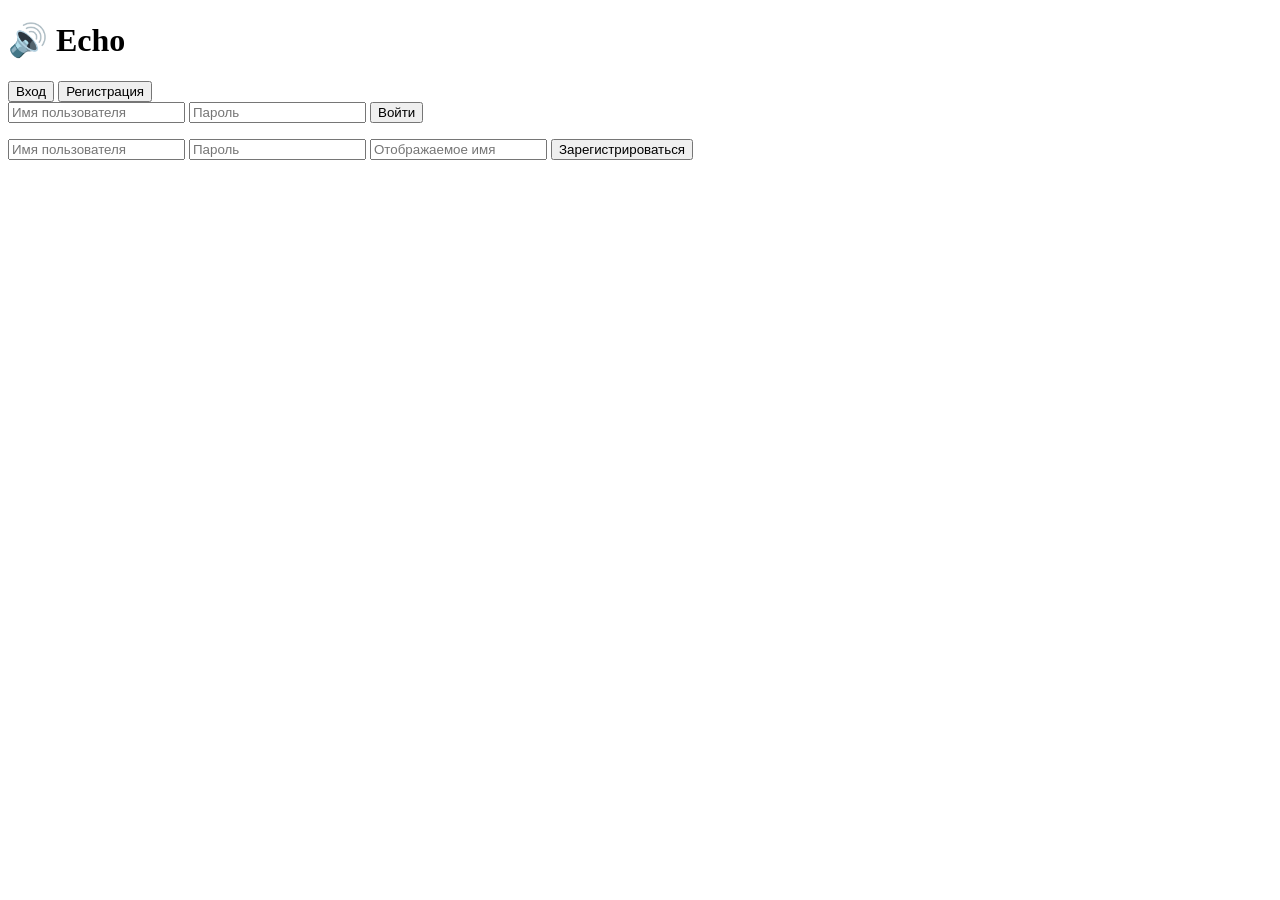
==== index.html @ dde4da28 "Create index.html" ====
<!DOCTYPE html>
<html lang="ru">
<head>
    <meta charset="UTF-8" />
    <meta name="viewport" content="width=device-width, initial-scale=1.0" />
    <title>Echo — Вход</title>
    <link rel="stylesheet" href="style.css" />
</head>
<body>
    <div class="auth-container" id="app">
        <h1>🔊 Echo</h1>
        <div class="tabs">
            <button class="tab active" data-tab="login">Вход</button>
            <button class="tab" data-tab="register">Регистрация</button>
        </div>

        <!-- Форма входа -->
        <form id="login-form" class="auth-form active">
            <input type="text" id="login-username" placeholder="Имя пользователя" required />
            <input type="password" id="login-password" placeholder="Пароль" required />
            <button type="submit">Войти</button>
            <p id="login-error" class="error"></p>
        </form>

        <!-- Форма регистрации -->
        <form id="register-form" class="auth-form">
            <input type="text" id="reg-username" placeholder="Имя пользователя" required />
            <input type="password" id="reg-password" placeholder="Пароль" required />
            <input type="text" id="reg-displayname" placeholder="Отображаемое имя" required />
            <button type="submit">Зарегистрироваться</button>
            <p id="reg-error" class="error"></p>
        </form>
    </div>
    <script src="script.js"></script>
</body>
</html>
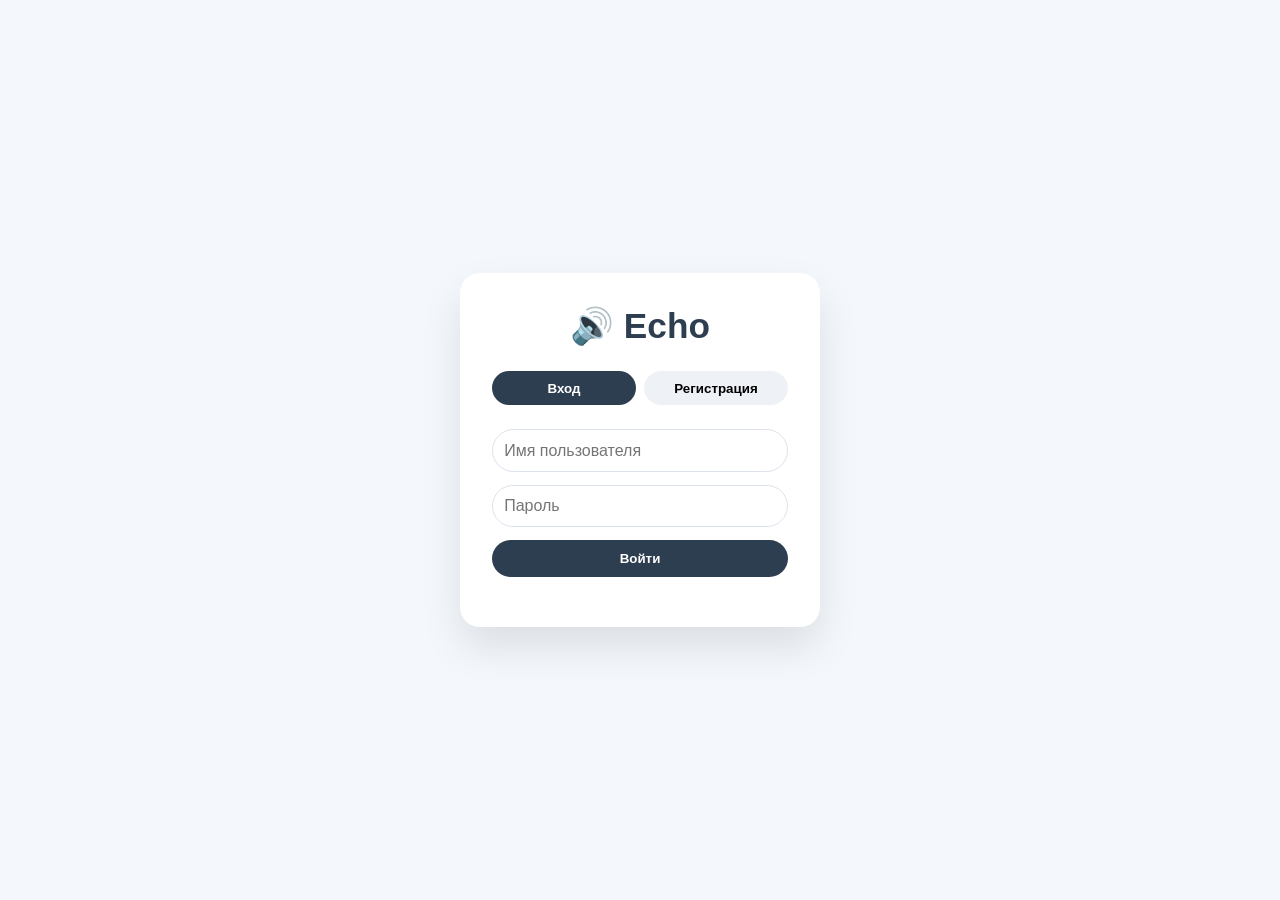
==== commit ae78a1d1: "Update index.html" ====
--- a/index.html
+++ b/index.html
@@ -14,7 +14,6 @@
             <button class="tab" data-tab="register">Регистрация</button>
         </div>
 
-        <!-- Форма входа -->
         <form id="login-form" class="auth-form active">
             <input type="text" id="login-username" placeholder="Имя пользователя" required />
             <input type="password" id="login-password" placeholder="Пароль" required />
@@ -22,7 +21,6 @@
             <p id="login-error" class="error"></p>
         </form>
 
-        <!-- Форма регистрации -->
         <form id="register-form" class="auth-form">
             <input type="text" id="reg-username" placeholder="Имя пользователя" required />
             <input type="password" id="reg-password" placeholder="Пароль" required />
--- a/style.css
+++ b/style.css
@@ -0,0 +1,362 @@
+/* style.css — Echo Messenger (обновлённый) */
+* {
+    margin: 0;
+    padding: 0;
+    box-sizing: border-box;
+    font-family: 'Segoe UI', Tahoma, Geneva, Verdana, sans-serif;
+}
+
+body {
+    background: #f4f7fc;
+    height: 100vh;
+    display: flex;
+    justify-content: center;
+    align-items: center;
+}
+
+/* ===== AUTH ===== */
+.auth-container {
+    background: #fff;
+    padding: 2rem;
+    border-radius: 20px;
+    box-shadow: 0 20px 40px rgba(0, 0, 0, 0.1);
+    width: 360px;
+    text-align: center;
+}
+
+.auth-container h1 {
+    font-size: 2.2rem;
+    color: #2d3e50;
+    margin-bottom: 1.5rem;
+}
+
+.tabs {
+    display: flex;
+    gap: 0.5rem;
+    margin-bottom: 1.5rem;
+}
+
+.tab {
+    flex: 1;
+    padding: 0.6rem;
+    border: none;
+    background: #eef2f7;
+    border-radius: 30px;
+    cursor: pointer;
+    font-weight: 600;
+    transition: 0.2s;
+}
+
+.tab.active {
+    background: #2d3e50;
+    color: #fff;
+}
+
+.auth-form {
+    display: none;
+    flex-direction: column;
+    gap: 0.8rem;
+}
+
+.auth-form.active {
+    display: flex;
+}
+
+.auth-form input {
+    padding: 0.7rem;
+    border: 1px solid #dce3ec;
+    border-radius: 30px;
+    font-size: 1rem;
+    outline: none;
+}
+
+.auth-form button {
+    padding: 0.7rem;
+    background: #2d3e50;
+    color: #fff;
+    border: none;
+    border-radius: 30px;
+    font-weight: bold;
+    cursor: pointer;
+    transition: 0.2s;
+}
+
+.auth-form button:hover {
+    background: #1f2c3b;
+}
+
+.error {
+    color: #d9534f;
+    font-size: 0.9rem;
+    margin-top: 0.3rem;
+}
+.success {
+    color: #28a745;
+}
+
+/* ===== MESSENGER ===== */
+.messenger-container {
+    display: flex;
+    width: 90vw;
+    max-width: 1100px;
+    height: 85vh;
+    background: #fff;
+    border-radius: 24px;
+    overflow: hidden;
+    box-shadow: 0 20px 40px rgba(0, 0, 0, 0.08);
+}
+
+.sidebar {
+    width: 300px;
+    background: #f8faff;
+    border-right: 1px solid #e8ecf3;
+    display: flex;
+    flex-direction: column;
+}
+
+.sidebar-header {
+    display: flex;
+    justify-content: space-between;
+    align-items: center;
+    padding: 1.2rem 1rem;
+    border-bottom: 1px solid #e8ecf3;
+}
+
+.sidebar-header h2 {
+    color: #2d3e50;
+}
+
+#logout-btn {
+    background: none;
+    border: none;
+    font-size: 1.2rem;
+    cursor: pointer;
+    color: #b0b9c9;
+    transition: 0.2s;
+}
+#logout-btn:hover {
+    color: #d9534f;
+}
+
+/* 🔍 ПОИСК */
+.search-box {
+    padding: 0.8rem 1rem;
+    border-bottom: 1px solid #e8ecf3;
+}
+
+.search-box input {
+    width: 100%;
+    padding: 0.6rem 1rem;
+    border: 1px solid #dce3ec;
+    border-radius: 30px;
+    font-size: 0.95rem;
+    outline: none;
+    transition: 0.2s;
+}
+
+.search-box input:focus {
+    border-color: #2d3e50;
+    box-shadow: 0 0 0 3px rgba(45, 62, 80, 0.1);
+}
+
+.user-list {
+    flex: 1;
+    overflow-y: auto;
+    padding: 0.5rem 0;
+}
+
+.user-item {
+    padding: 0.8rem 1.2rem;
+    cursor: pointer;
+    transition: 0.1s;
+    border-left: 4px solid transparent;
+    display: flex;
+    justify-content: space-between;
+    align-items: center;
+}
+
+.user-item:hover {
+    background: #edf2fa;
+}
+.user-item.active {
+    background: #e3eaf3;
+    border-left-color: #2d3e50;
+}
+
+.user-item .username {
+    font-size: 0.75rem;
+    color: #8896a8;
+    margin-left: 0.5rem;
+}
+
+.user-item .status {
+    width: 8px;
+    height: 8px;
+    border-radius: 50%;
+    background: #4caf50;
+    display: inline-block;
+}
+
+.chat-area {
+    flex: 1;
+    display: flex;
+    flex-direction: column;
+}
+
+.chat-header {
+    padding: 1.2rem 1.5rem;
+    border-bottom: 1px solid #e8ecf3;
+    font-weight: 600;
+    color: #2d3e50;
+}
+
+.messages {
+    flex: 1;
+    overflow-y: auto;
+    padding: 1.2rem 1.5rem;
+    display: flex;
+    flex-direction: column;
+    gap: 0.5rem;
+}
+
+.message {
+    max-width: 65%;
+    padding: 0.7rem 1rem;
+    border-radius: 18px;
+    background: #edf2fa;
+    word-break: break-word;
+}
+.message.self {
+    align-self: flex-end;
+    background: #2d3e50;
+    color: #fff;
+}
+.message .sender {
+    font-size: 0.75rem;
+    font-weight: 600;
+    opacity: 0.6;
+    margin-right: 0.5rem;
+}
+
+.message-input {
+    display: flex;
+    padding: 0.8rem 1.2rem;
+    border-top: 1px solid #e8ecf3;
+    gap: 0.6rem;
+}
+
+.message-input input {
+    flex: 1;
+    padding: 0.6rem 1rem;
+    border: 1px solid #dce3ec;
+    border-radius: 30px;
+    outline: none;
+}
+.message-input button {
+    padding: 0.6rem 1.4rem;
+    background: #2d3e50;
+    color: #fff;
+    border: none;
+    border-radius: 30px;
+    cursor: pointer;
+}
+
+/* ===== PROFILE ===== */
+.profile-container {
+    background: #fff;
+    padding: 2.5rem;
+    border-radius: 24px;
+    box-shadow: 0 20px 40px rgba(0, 0, 0, 0.08);
+    width: 420px;
+}
+
+.profile-card {
+    background: #f8faff;
+    padding: 1.2rem;
+    border-radius: 16px;
+    margin: 1rem 0;
+}
+
+.settings {
+    display: flex;
+    flex-direction: column;
+    gap: 0.8rem;
+    margin: 1rem 0;
+}
+
+.settings select {
+    padding: 0.4rem;
+    border-radius: 30px;
+    border: 1px solid #dce3ec;
+}
+
+.secondary {
+    background: #eef2f7;
+    color: #2d3e50;
+    border: none;
+    padding: 0.6rem 1.2rem;
+    border-radius: 30px;
+    cursor: pointer;
+    margin-top: 1rem;
+}
+
+/* ===== DARK THEME ===== */
+body.dark {
+    background: #1a1f2b;
+}
+body.dark .auth-container,
+body.dark .profile-container,
+body.dark .messenger-container {
+    background: #252b3a;
+    color: #eef2f7;
+}
+body.dark .sidebar {
+    background: #1f2533;
+    border-color: #2f3649;
+}
+body.dark .user-item:hover {
+    background: #2f3649;
+}
+body.dark .user-item.active {
+    background: #3a4258;
+}
+body.dark .message {
+    background: #2f3649;
+    color: #eef2f7;
+}
+body.dark .message.self {
+    background: #4a5a7a;
+}
+body.dark input,
+body.dark select {
+    background: #1f2533;
+    color: #eef2f7;
+    border-color: #3a4258;
+}
+body.dark .chat-header,
+body.dark .message-input,
+body.dark .search-box {
+    border-color: #2f3649;
+}
+body.dark .user-item .username {
+    color: #8896a8;
+}
+
+/* ===== АДАПТИВНОСТЬ ===== */
+@media (max-width: 768px) {
+    .messenger-container {
+        flex-direction: column;
+        height: 95vh;
+        width: 100vw;
+        border-radius: 0;
+    }
+    .sidebar {
+        width: 100%;
+        height: 40%;
+        border-right: none;
+        border-bottom: 1px solid #e8ecf3;
+    }
+    .chat-area {
+        height: 60%;
+    }
+}
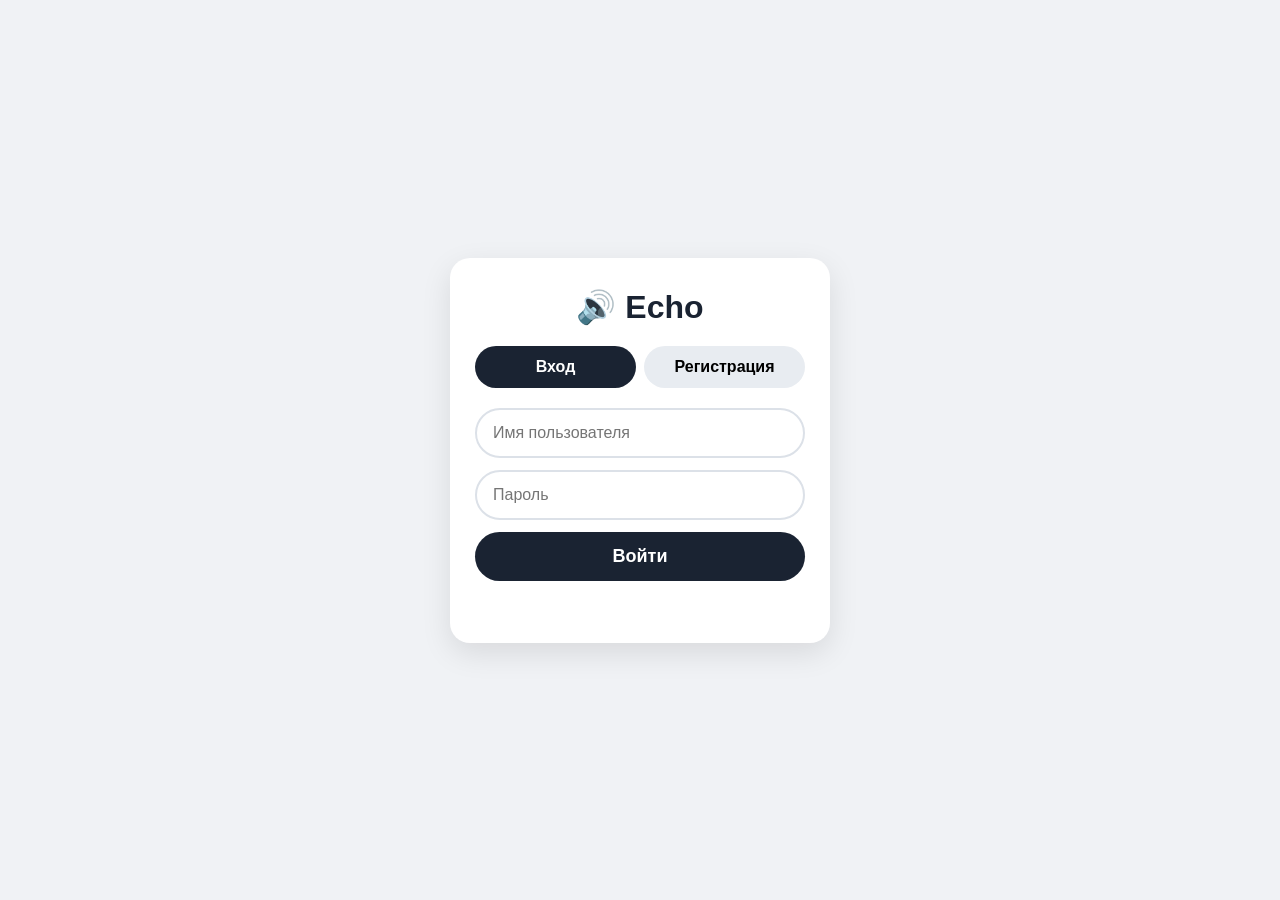
==== commit a0b7ca57: "Update index.html" ====
--- a/index.html
+++ b/index.html
@@ -2,33 +2,1212 @@
 <html lang="ru">
 <head>
     <meta charset="UTF-8" />
-    <meta name="viewport" content="width=device-width, initial-scale=1.0" />
-    <title>Echo — Вход</title>
-    <link rel="stylesheet" href="style.css" />
+    <meta name="viewport" content="width=device-width, initial-scale=1.0, maximum-scale=1.0, user-scalable=no" />
+    <title>Echo — Мессенджер</title>
+    <style>
+        * {
+            margin: 0;
+            padding: 0;
+            box-sizing: border-box;
+            font-family: -apple-system, 'Segoe UI', Roboto, sans-serif;
+        }
+        
+        body {
+            background: #f0f2f5;
+            height: 100vh;
+            height: 100dvh;
+            display: flex;
+            justify-content: center;
+            align-items: center;
+            padding: 10px;
+        }
+        
+        /* ===== АВТОРИЗАЦИЯ ===== */
+        #auth-page {
+            background: white;
+            padding: 30px 25px;
+            border-radius: 20px;
+            box-shadow: 0 10px 30px rgba(0,0,0,0.1);
+            width: 100%;
+            max-width: 380px;
+            display: block;
+        }
+        
+        #auth-page h1 {
+            text-align: center;
+            font-size: 2rem;
+            color: #1a2332;
+            margin-bottom: 20px;
+        }
+        
+        .tabs {
+            display: flex;
+            gap: 8px;
+            margin-bottom: 20px;
+        }
+        
+        .tab-btn {
+            flex: 1;
+            padding: 12px;
+            border: none;
+            background: #e8ecf1;
+            border-radius: 30px;
+            font-size: 16px;
+            font-weight: 600;
+            cursor: pointer;
+            transition: 0.2s;
+            touch-action: manipulation;
+        }
+        
+        .tab-btn.active {
+            background: #1a2332;
+            color: white;
+        }
+        
+        .tab-btn:active {
+            transform: scale(0.95);
+        }
+        
+        .form {
+            display: none;
+            flex-direction: column;
+            gap: 12px;
+        }
+        
+        .form.active {
+            display: flex;
+        }
+        
+        .form input {
+            padding: 14px 16px;
+            border: 2px solid #dce1e8;
+            border-radius: 30px;
+            font-size: 16px;
+            outline: none;
+            width: 100%;
+            -webkit-appearance: none;
+        }
+        
+        .form input:focus {
+            border-color: #1a2332;
+        }
+        
+        .form button {
+            padding: 14px;
+            background: #1a2332;
+            color: white;
+            border: none;
+            border-radius: 30px;
+            font-size: 18px;
+            font-weight: bold;
+            cursor: pointer;
+            touch-action: manipulation;
+            transition: 0.2s;
+        }
+        
+        .form button:active {
+            transform: scale(0.95);
+            background: #0d1420;
+        }
+        
+        .error {
+            color: #e74c3c;
+            font-size: 14px;
+            text-align: center;
+            min-height: 20px;
+        }
+        
+        .success-msg {
+            color: #27ae60;
+            text-align: center;
+            font-size: 14px;
+        }
+        
+        /* ===== МЕССЕНДЖЕР ===== */
+        #messenger-page {
+            display: none;
+            width: 100%;
+            max-width: 1200px;
+            height: 92vh;
+            height: 92dvh;
+            background: white;
+            border-radius: 20px;
+            overflow: hidden;
+            box-shadow: 0 10px 30px rgba(0,0,0,0.08);
+        }
+        
+        .messenger-layout {
+            display: flex;
+            height: 100%;
+            flex-direction: row;
+        }
+        
+        .sidebar {
+            width: 300px;
+            min-width: 200px;
+            background: #f8faff;
+            border-right: 1px solid #e8ecf3;
+            display: flex;
+            flex-direction: column;
+        }
+        
+        .sidebar-header {
+            display: flex;
+            justify-content: space-between;
+            align-items: center;
+            padding: 15px 16px;
+            border-bottom: 1px solid #e8ecf3;
+        }
+        
+        .sidebar-header h2 {
+            color: #1a2332;
+            font-size: 1.2rem;
+        }
+        
+        .sidebar-header .actions {
+            display: flex;
+            gap: 10px;
+            align-items: center;
+        }
+        
+        .sidebar-header .actions a {
+            text-decoration: none;
+            font-size: 1.3rem;
+            color: #1a2332;
+            padding: 5px 8px;
+        }
+        
+        .sidebar-header .actions button {
+            background: none;
+            border: none;
+            font-size: 1.3rem;
+            cursor: pointer;
+            padding: 5px 8px;
+            touch-action: manipulation;
+        }
+        
+        .search-box {
+            padding: 10px 16px;
+            border-bottom: 1px solid #e8ecf3;
+        }
+        
+        .search-box input {
+            width: 100%;
+            padding: 10px 14px;
+            border: 2px solid #dce1e8;
+            border-radius: 30px;
+            font-size: 15px;
+            outline: none;
+            -webkit-appearance: none;
+        }
+        
+        .search-box input:focus {
+            border-color: #1a2332;
+        }
+        
+        .user-list {
+            flex: 1;
+            overflow-y: auto;
+            padding: 5px 0;
+            -webkit-overflow-scrolling: touch;
+        }
+        
+        .user-item {
+            padding: 12px 16px;
+            cursor: pointer;
+            border-left: 4px solid transparent;
+            display: flex;
+            justify-content: space-between;
+            align-items: center;
+            touch-action: manipulation;
+            transition: 0.1s;
+        }
+        
+        .user-item:active {
+            background: #e3eaf3;
+        }
+        
+        .user-item.active {
+            background: #e3eaf3;
+            border-left-color: #1a2332;
+        }
+        
+        .user-item .name {
+            font-weight: 600;
+            color: #1a2332;
+        }
+        
+        .user-item .username {
+            font-size: 12px;
+            color: #8896a8;
+        }
+        
+        .user-item .online {
+            width: 10px;
+            height: 10px;
+            border-radius: 50%;
+            background: #2ecc71;
+            flex-shrink: 0;
+        }
+        
+        .chat-area {
+            flex: 1;
+            display: flex;
+            flex-direction: column;
+            min-width: 0;
+        }
+        
+        .chat-header {
+            padding: 15px 20px;
+            border-bottom: 1px solid #e8ecf3;
+            font-weight: 600;
+            color: #1a2332;
+            background: #fafcff;
+        }
+        
+        .chat-messages {
+            flex: 1;
+            overflow-y: auto;
+            padding: 15px 20px;
+            display: flex;
+            flex-direction: column;
+            gap: 6px;
+            background: #fafcff;
+            -webkit-overflow-scrolling: touch;
+        }
+        
+        .msg {
+            max-width: 75%;
+            padding: 10px 14px;
+            border-radius: 18px;
+            background: #e8ecf1;
+            word-break: break-word;
+        }
+        
+        .msg.self {
+            align-self: flex-end;
+            background: #1a2332;
+            color: white;
+        }
+        
+        .msg .sender {
+            font-size: 11px;
+            font-weight: 600;
+            opacity: 0.6;
+            margin-right: 6px;
+        }
+        
+        .msg .time {
+            font-size: 10px;
+            opacity: 0.4;
+            margin-left: 6px;
+        }
+        
+        .msg-input {
+            display: flex;
+            padding: 10px 16px;
+            border-top: 1px solid #e8ecf3;
+            gap: 8px;
+            background: white;
+        }
+        
+        .msg-input input {
+            flex: 1;
+            padding: 10px 14px;
+            border: 2px solid #dce1e8;
+            border-radius: 30px;
+            font-size: 16px;
+            outline: none;
+            -webkit-appearance: none;
+        }
+        
+        .msg-input input:focus {
+            border-color: #1a2332;
+        }
+        
+        .msg-input button {
+            padding: 10px 18px;
+            background: #1a2332;
+            color: white;
+            border: none;
+            border-radius: 30px;
+            font-size: 18px;
+            cursor: pointer;
+            touch-action: manipulation;
+            min-width: 50px;
+        }
+        
+        .msg-input button:active {
+            transform: scale(0.9);
+        }
+        
+        .empty-state {
+            text-align: center;
+            color: #8896a8;
+            margin-top: 30px;
+            font-size: 15px;
+        }
+        
+        /* ===== ПРОФИЛЬ ===== */
+        #profile-page {
+            display: none;
+            background: white;
+            padding: 30px 25px;
+            border-radius: 20px;
+            box-shadow: 0 10px 30px rgba(0,0,0,0.1);
+            width: 100%;
+            max-width: 400px;
+        }
+        
+        #profile-page h1 {
+            margin-bottom: 20px;
+            color: #1a2332;
+        }
+        
+        .profile-card {
+            background: #f8faff;
+            padding: 16px;
+            border-radius: 16px;
+            margin-bottom: 20px;
+        }
+        
+        .profile-card p {
+            margin: 8px 0;
+        }
+        
+        .settings-group {
+            display: flex;
+            flex-direction: column;
+            gap: 12px;
+            margin: 15px 0;
+        }
+        
+        .settings-group select {
+            padding: 12px;
+            border-radius: 30px;
+            border: 2px solid #dce1e8;
+            font-size: 16px;
+            width: 100%;
+            -webkit-appearance: none;
+        }
+        
+        .settings-group button {
+            padding: 14px;
+            background: #1a2332;
+            color: white;
+            border: none;
+            border-radius: 30px;
+            font-size: 16px;
+            font-weight: bold;
+            cursor: pointer;
+            touch-action: manipulation;
+        }
+        
+        .settings-group button:active {
+            transform: scale(0.95);
+        }
+        
+        .back-btn {
+            padding: 12px;
+            background: #e8ecf1;
+            color: #1a2332;
+            border: none;
+            border-radius: 30px;
+            font-size: 16px;
+            cursor: pointer;
+            width: 100%;
+            touch-action: manipulation;
+        }
+        
+        .back-btn:active {
+            transform: scale(0.95);
+        }
+        
+        /* ===== ТЁМНАЯ ТЕМА ===== */
+        body.dark #auth-page,
+        body.dark #profile-page,
+        body.dark #messenger-page {
+            background: #1e2633;
+            color: #eef2f7;
+        }
+        
+        body.dark .sidebar {
+            background: #181f2b;
+            border-color: #2a3342;
+        }
+        
+        body.dark .sidebar-header,
+        body.dark .search-box {
+            border-color: #2a3342;
+        }
+        
+        body.dark .sidebar-header h2 {
+            color: #eef2f7;
+        }
+        
+        body.dark .user-item:active {
+            background: #2a3342;
+        }
+        
+        body.dark .user-item.active {
+            background: #2a3342;
+        }
+        
+        body.dark .user-item .name {
+            color: #eef2f7;
+        }
+        
+        body.dark .chat-header,
+        body.dark .chat-messages {
+            background: #181f2b;
+            border-color: #2a3342;
+        }
+        
+        body.dark .msg {
+            background: #2a3342;
+            color: #eef2f7;
+        }
+        
+        body.dark .msg.self {
+            background: #3d4a62;
+        }
+        
+        body.dark .msg-input {
+            background: #181f2b;
+            border-color: #2a3342;
+        }
+        
+        body.dark .msg-input input {
+            background: #1e2633;
+            color: #eef2f7;
+            border-color: #3a4558;
+        }
+        
+        body.dark .profile-card {
+            background: #181f2b;
+        }
+        
+        body.dark .settings-group select {
+            background: #1e2633;
+            color: #eef2f7;
+            border-color: #3a4558;
+        }
+        
+        body.dark .back-btn {
+            background: #2a3342;
+            color: #eef2f7;
+        }
+        
+        body.dark .tab-btn {
+            background: #2a3342;
+            color: #eef2f7;
+        }
+        
+        body.dark .tab-btn.active {
+            background: #3d4a62;
+        }
+        
+        body.dark .form input {
+            background: #1e2633;
+            color: #eef2f7;
+            border-color: #3a4558;
+        }
+        
+        body.dark .form input:focus {
+            border-color: #5a6a82;
+        }
+        
+        /* ===== АДАПТИВНОСТЬ ===== */
+        @media (max-width: 768px) {
+            body {
+                padding: 0;
+            }
+            
+            #auth-page {
+                border-radius: 0;
+                height: 100vh;
+                height: 100dvh;
+                display: flex;
+                flex-direction: column;
+                justify-content: center;
+                max-width: 100%;
+                padding: 30px 20px;
+            }
+            
+            #messenger-page {
+                border-radius: 0;
+                height: 100vh;
+                height: 100dvh;
+                max-width: 100%;
+            }
+            
+            .messenger-layout {
+                flex-direction: column;
+            }
+            
+            .sidebar {
+                width: 100%;
+                height: 40%;
+                border-right: none;
+                border-bottom: 1px solid #e8ecf3;
+                min-width: unset;
+            }
+            
+            .chat-area {
+                height: 60%;
+            }
+            
+            #profile-page {
+                border-radius: 0;
+                height: 100vh;
+                height: 100dvh;
+                max-width: 100%;
+                padding: 30px 20px;
+            }
+        }
+        
+        @media (max-width: 480px) {
+            .sidebar-header h2 {
+                font-size: 1rem;
+            }
+            
+            .user-item {
+                padding: 10px 12px;
+            }
+            
+            .chat-header {
+                padding: 10px 14px;
+                font-size: 14px;
+            }
+            
+            .chat-messages {
+                padding: 10px 14px;
+            }
+            
+            .msg-input {
+                padding: 8px 12px;
+            }
+            
+            .msg {
+                max-width: 85%;
+                padding: 8px 12px;
+                font-size: 15px;
+            }
+        }
+    </style>
 </head>
 <body>
-    <div class="auth-container" id="app">
-        <h1>🔊 Echo</h1>
-        <div class="tabs">
-            <button class="tab active" data-tab="login">Вход</button>
-            <button class="tab" data-tab="register">Регистрация</button>
+
+<!-- ============================================================ -->
+<!-- СТРАНИЦА АВТОРИЗАЦИИ -->
+<!-- ============================================================ -->
+<div id="auth-page">
+    <h1>🔊 Echo</h1>
+    
+    <div class="tabs">
+        <button class="tab-btn active" data-tab="login" id="tab-login">Вход</button>
+        <button class="tab-btn" data-tab="register" id="tab-register">Регистрация</button>
+    </div>
+    
+    <!-- Вход -->
+    <form class="form active" id="login-form" autocomplete="off">
+        <input type="text" id="login-username" placeholder="Имя пользователя" />
+        <input type="password" id="login-password" placeholder="Пароль" />
+        <button type="button" id="login-btn">Войти</button>
+        <div class="error" id="login-error"></div>
+    </form>
+    
+    <!-- Регистрация -->
+    <form class="form" id="register-form" autocomplete="off">
+        <input type="text" id="reg-username" placeholder="Имя пользователя" />
+        <input type="password" id="reg-password" placeholder="Пароль" />
+        <input type="text" id="reg-displayname" placeholder="Отображаемое имя" />
+        <button type="button" id="register-btn">Зарегистрироваться</button>
+        <div class="error" id="reg-error"></div>
+    </form>
+</div>
+
+<!-- ============================================================ -->
+<!-- СТРАНИЦА МЕССЕНДЖЕРА -->
+<!-- ============================================================ -->
+<div id="messenger-page">
+    <div class="messenger-layout">
+        <div class="sidebar">
+            <div class="sidebar-header">
+                <h2>🔊 Echo</h2>
+                <div class="actions">
+                    <a href="#" id="profile-link">⚙️</a>
+                    <button id="logout-btn">🚪</button>
+                </div>
+            </div>
+            <div class="search-box">
+                <input type="text" id="search-users" placeholder="🔍 Найти пользователя..." />
+            </div>
+            <div class="user-list" id="user-list">
+                <!-- Пользователи -->
+            </div>
         </div>
+        <div class="chat-area">
+            <div class="chat-header" id="chat-header">👈 Выберите собеседника</div>
+            <div class="chat-messages" id="chat-messages">
+                <div class="empty-state">Выберите пользователя для начала чата</div>
+            </div>
+            <div class="msg-input">
+                <input type="text" id="message-text" placeholder="Введите сообщение..." />
+                <button id="send-btn">📨</button>
+            </div>
+        </div>
+    </div>
+</div>
 
-        <form id="login-form" class="auth-form active">
-            <input type="text" id="login-username" placeholder="Имя пользователя" required />
-            <input type="password" id="login-password" placeholder="Пароль" required />
-            <button type="submit">Войти</button>
-            <p id="login-error" class="error"></p>
-        </form>
+<!-- ============================================================ -->
+<!-- СТРАНИЦА ПРОФИЛЯ -->
+<!-- ============================================================ -->
+<div id="profile-page">
+    <h1>👤 Мой профиль</h1>
+    <div class="profile-card">
+        <p><strong>Имя пользователя:</strong> <span id="profile-username"></span></p>
+        <p><strong>Отображаемое имя:</strong> <span id="profile-displayname"></span></p>
+    </div>
+    <h2>⚙️ Настройки</h2>
+    <div class="settings-group">
+        <label>Тема:
+            <select id="theme-select">
+                <option value="light">Светлая</option>
+                <option value="dark">Тёмная</option>
+            </select>
+        </label>
+        <label>Язык:
+            <select id="lang-select">
+                <option value="ru">Русский</option>
+                <option value="en">English</option>
+            </select>
+        </label>
+        <button id="save-settings">💾 Сохранить настройки</button>
+        <div class="success-msg" id="settings-status"></div>
+    </div>
+    <button class="back-btn" id="back-btn">← Назад в чат</button>
+</div>
 
-        <form id="register-form" class="auth-form">
-            <input type="text" id="reg-username" placeholder="Имя пользователя" required />
-            <input type="password" id="reg-password" placeholder="Пароль" required />
-            <input type="text" id="reg-displayname" placeholder="Отображаемое имя" required />
-            <button type="submit">Зарегистрироваться</button>
-            <p id="reg-error" class="error"></p>
-        </form>
-    </div>
-    <script src="script.js"></script>
+<!-- ============================================================ -->
+<!-- СКРИПТ -->
+<!-- ============================================================ -->
+<script>
+    // ================================================================
+    // ХРАНИЛИЩЕ
+    // ================================================================
+    const DB_KEY = 'echo_users';
+    const SESSION_KEY = 'echo_session';
+    const MESSAGES_KEY = 'echo_messages';
+    
+    function getUsers() {
+        try {
+            return JSON.parse(localStorage.getItem(DB_KEY)) || [];
+        } catch {
+            return [];
+        }
+    }
+    
+    function setUsers(users) {
+        localStorage.setItem(DB_KEY, JSON.stringify(users));
+    }
+    
+    function getSession() {
+        try {
+            return JSON.parse(localStorage.getItem(SESSION_KEY));
+        } catch {
+            return null;
+        }
+    }
+    
+    function setSession(user) {
+        localStorage.setItem(SESSION_KEY, JSON.stringify(user));
+    }
+    
+    function clearSession() {
+        localStorage.removeItem(SESSION_KEY);
+    }
+    
+    function getMessages() {
+        try {
+            return JSON.parse(localStorage.getItem(MESSAGES_KEY)) || {};
+        } catch {
+            return {};
+        }
+    }
+    
+    function setMessages(messages) {
+        localStorage.setItem(MESSAGES_KEY, JSON.stringify(messages));
+    }
+    
+    // ================================================================
+    // ПОКАЗ СТРАНИЦ
+    // ================================================================
+    function showPage(page) {
+        document.getElementById('auth-page').style.display = 'none';
+        document.getElementById('messenger-page').style.display = 'none';
+        document.getElementById('profile-page').style.display = 'none';
+        
+        if (page === 'auth') {
+            document.getElementById('auth-page').style.display = 'block';
+        } else if (page === 'messenger') {
+            document.getElementById('messenger-page').style.display = 'block';
+        } else if (page === 'profile') {
+            document.getElementById('profile-page').style.display = 'block';
+        }
+    }
+    
+    // ================================================================
+    // ПРИМЕНЕНИЕ ТЕМЫ
+    // ================================================================
+    function applyTheme(theme) {
+        if (theme === 'dark') {
+            document.body.classList.add('dark');
+        } else {
+            document.body.classList.remove('dark');
+        }
+    }
+    
+    // ================================================================
+    // ПРОВЕРКА СЕССИИ
+    // ================================================================
+    function checkSession() {
+        const session = getSession();
+        if (session) {
+            const users = getUsers();
+            const user = users.find(u => u.username === session.username);
+            if (user) {
+                applyTheme(user.theme || 'light');
+                showPage('messenger');
+                initMessenger();
+                return true;
+            } else {
+                clearSession();
+            }
+        }
+        showPage('auth');
+        return false;
+    }
+    
+    // ================================================================
+    // АВТОРИЗАЦИЯ
+    // ================================================================
+    function initAuth() {
+        // Переключение табов
+        const tabLogin = document.getElementById('tab-login');
+        const tabRegister = document.getElementById('tab-register');
+        const loginForm = document.getElementById('login-form');
+        const registerForm = document.getElementById('register-form');
+        
+        function switchTab(tab) {
+            if (tab === 'login') {
+                tabLogin.classList.add('active');
+                tabRegister.classList.remove('active');
+                loginForm.classList.add('active');
+                registerForm.classList.remove('active');
+                document.getElementById('login-error').textContent = '';
+                document.getElementById('reg-error').textContent = '';
+            } else {
+                tabRegister.classList.add('active');
+                tabLogin.classList.remove('active');
+                registerForm.classList.add('active');
+                loginForm.classList.remove('active');
+                document.getElementById('login-error').textContent = '';
+                document.getElementById('reg-error').textContent = '';
+            }
+        }
+        
+        tabLogin.onclick = function(e) {
+            e.preventDefault();
+            switchTab('login');
+        };
+        tabLogin.ontouchstart = function(e) {
+            e.preventDefault();
+            switchTab('login');
+        };
+        
+        tabRegister.onclick = function(e) {
+            e.preventDefault();
+            switchTab('register');
+        };
+        tabRegister.ontouchstart = function(e) {
+            e.preventDefault();
+            switchTab('register');
+        };
+        
+        // Регистрация
+        function handleRegister() {
+            const username = document.getElementById('reg-username').value.trim();
+            const password = document.getElementById('reg-password').value.trim();
+            const displayname = document.getElementById('reg-displayname').value.trim() || username;
+            const errorEl = document.getElementById('reg-error');
+            
+            if (!username || !password) {
+                errorEl.textContent = '❌ Заполните все поля!';
+                return;
+            }
+            
+            const users = getUsers();
+            if (users.find(u => u.username === username)) {
+                errorEl.textContent = '❌ Пользователь уже существует!';
+                return;
+            }
+            
+            users.push({ 
+                username, 
+                password, 
+                displayname, 
+                theme: 'light', 
+                lang: 'ru'
+            });
+            setUsers(users);
+            errorEl.textContent = '';
+            alert('✅ Регистрация успешна! Теперь войдите.');
+            
+            document.getElementById('reg-username').value = '';
+            document.getElementById('reg-password').value = '';
+            document.getElementById('reg-displayname').value = '';
+            switchTab('login');
+        }
+        
+        document.getElementById('register-btn').onclick = handleRegister;
+        document.getElementById('register-btn').ontouchstart = function(e) {
+            e.preventDefault();
+            handleRegister();
+        };
+        
+        // Вход
+        function handleLogin() {
+            const username = document.getElementById('login-username').value.trim();
+            const password = document.getElementById('login-password').value.trim();
+            const errorEl = document.getElementById('login-error');
+            
+            if (!username || !password) {
+                errorEl.textContent = '❌ Введите имя и пароль!';
+                return;
+            }
+            
+            const users = getUsers();
+            const user = users.find(u => u.username === username && u.password === password);
+            
+            if (!user) {
+                errorEl.textContent = '❌ Неверное имя или пароль!';
+                return;
+            }
+            
+            errorEl.textContent = '';
+            setSession({ username: user.username, displayname: user.displayname });
+            applyTheme(user.theme || 'light');
+            showPage('messenger');
+            initMessenger();
+        }
+        
+        document.getElementById('login-btn').onclick = handleLogin;
+        document.getElementById('login-btn').ontouchstart = function(e) {
+            e.preventDefault();
+            handleLogin();
+        };
+        
+        // Enter на полях
+        document.getElementById('login-username').addEventListener('keydown', function(e) {
+            if (e.key === 'Enter') handleLogin();
+        });
+        document.getElementById('login-password').addEventListener('keydown', function(e) {
+            if (e.key === 'Enter') handleLogin();
+        });
+        document.getElementById('reg-username').addEventListener('keydown', function(e) {
+            if (e.key === 'Enter') handleRegister();
+        });
+        document.getElementById('reg-password').addEventListener('keydown', function(e) {
+            if (e.key === 'Enter') handleRegister();
+        });
+        document.getElementById('reg-displayname').addEventListener('keydown', function(e) {
+            if (e.key === 'Enter') handleRegister();
+        });
+    }
+    
+    // ================================================================
+    // МЕССЕНДЖЕР
+    // ================================================================
+    let messengerInitialized = false;
+    let currentChat = null;
+    let allUsers = [];
+    let filteredUsers = [];
+    let session = null;
+    let replyTimeout = null;
+    
+    function initMessenger() {
+        if (messengerInitialized) return;
+        messengerInitialized = true;
+        
+        session = getSession();
+        if (!session) return;
+        
+        loadUsers();
+        setupMessengerEvents();
+        renderMessages();
+    }
+    
+    function loadUsers() {
+        allUsers = getUsers();
+        filteredUsers = [...allUsers];
+        renderUserList();
+    }
+    
+    function renderUserList() {
+        const list = document.getElementById('user-list');
+        if (!list) return;
+        
+        list.innerHTML = '';
+        const available = filteredUsers.filter(u => u.username !== session.username);
+        
+        if (available.length === 0) {
+            list.innerHTML = `<div style="padding:30px 16px;text-align:center;color:#8896a8;">
+                ${filteredUsers.length === 0 ? '🔍 Пользователь не найден' : '🤝 Пока нет других пользователей'}
+            </div>`;
+            return;
+        }
+        
+        available.forEach(u => {
+            const div = document.createElement('div');
+            div.className = 'user-item' + (currentChat === u.username ? ' active' : '');
+            div.innerHTML = `
+                <div>
+                    <div class="name">${u.displayname || u.username}</div>
+                    <div class="username">@${u.username}</div>
+                </div>
+                <span class="online"></span>
+            `;
+            
+            const selectUser = function(e) {
+                e.preventDefault();
+                currentChat = u.username;
+                renderUserList();
+                renderMessages();
+                document.getElementById('chat-header').textContent = `💬 ${u.displayname || u.username} (@${u.username})`;
+            };
+            
+            div.onclick = selectUser;
+            div.ontouchstart = function(e) {
+                e.preventDefault();
+                selectUser(e);
+            };
+            
+            list.appendChild(div);
+        });
+    }
+    
+    function renderMessages() {
+        const container = document.getElementById('chat-messages');
+        if (!container) return;
+        
+        container.innerHTML = '';
+        
+        if (!currentChat) {
+            container.innerHTML = '<div class="empty-state">👈 Выберите собеседника</div>';
+            return;
+        }
+        
+        const all = getMessages();
+        const chatKey = [session.username, currentChat].sort().join('_');
+        const msgs = all[chatKey] || [];
+        
+        if (msgs.length === 0) {
+            container.innerHTML = '<div class="empty-state">💬 Напишите первое сообщение!</div>';
+            return;
+        }
+        
+        msgs.forEach(msg => {
+            const div = document.createElement('div');
+            div.className = 'msg' + (msg.from === session.username ? ' self' : '');
+            
+            const sender = msg.from === session.username ? 'Вы' : 
+                (allUsers.find(u => u.username === msg.from)?.displayname || msg.from);
+            
+            const time = new Date(msg.timestamp).toLocaleTimeString('ru-RU', {
+                hour: '2-digit',
+                minute: '2-digit'
+            });
+            
+            div.innerHTML = `<span class="sender">${sender}</span> ${msg.text} <span class="time">${time}</span>`;
+            container.appendChild(div);
+        });
+        
+        container.scrollTop = container.scrollHeight;
+    }
+    
+    function sendMessage() {
+        const input = document.getElementById('message-text');
+        if (!input) return;
+        
+        const text = input.value.trim();
+        if (!text) return;
+        
+        if (!currentChat) {
+            const header = document.getElementById('chat-header');
+            header.textContent = '⚠️ Выберите собеседника!';
+            header.style.color = '#e74c3c';
+            setTimeout(() => {
+                header.textContent = '👈 Выберите собеседника';
+                header.style.color = '';
+            }, 1500);
+            return;
+        }
+        
+        const all = getMessages();
+        const chatKey = [session.username, currentChat].sort().join('_');
+        if (!all[chatKey]) all[chatKey] = [];
+        
+        all[chatKey].push({
+            from: session.username,
+            text: text,
+            timestamp: Date.now()
+        });
+        
+        setMessages(all);
+        input.value = '';
+        renderMessages();
+        
+        // Ответ
+        if (replyTimeout) clearTimeout(replyTimeout);
+        replyTimeout = setTimeout(() => {
+            if (!currentChat) return;
+            const all2 = getMessages();
+            const key2 = [session.username, currentChat].sort().join('_');
+            if (!all2[key2]) all2[key2] = [];
+            
+            const last = all2[key2][all2[key2].length - 1];
+            if (last && last.from === session.username) {
+                const replies = ['Привет! 👋', 'Как дела?', 'Ок', '👍', 'Спасибо!', 'Да, конечно', 'Понял', 'Отлично! 😊'];
+                all2[key2].push({
+                    from: currentChat,
+                    text: replies[Math.floor(Math.random() * replies.length)],
+                    timestamp: Date.now()
+                });
+                setMessages(all2);
+                renderMessages();
+            }
+        }, 1200 + Math.random() * 1500);
+    }
+    
+    function setupMessengerEvents() {
+        // Поиск
+        document.getElementById('search-users').addEventListener('input', function(e) {
+            const query = e.target.value.toLowerCase().trim();
+            if (query === '') {
+                filteredUsers = [...allUsers];
+            } else {
+                filteredUsers = allUsers.filter(u =>
+                    u.username.toLowerCase().includes(query) ||
+                    (u.displayname && u.displayname.toLowerCase().includes(query))
+                );
+            }
+            renderUserList();
+        });
+        
+        // Отправка
+        const sendBtn = document.getElementById('send-btn');
+        const msgInput = document.getElementById('message-text');
+        
+        sendBtn.onclick = sendMessage;
+        sendBtn.ontouchstart = function(e) {
+            e.preventDefault();
+            sendMessage();
+        };
+        
+        msgInput.addEventListener('keydown', function(e) {
+            if (e.key === 'Enter') sendMessage();
+        });
+        
+        // Выход
+        document.getElementById('logout-btn').onclick = function() {
+            clearSession();
+            messengerInitialized = false;
+            showPage('auth');
+            initAuth();
+        };
+        document.getElementById('logout-btn').ontouchstart = function(e) {
+            e.preventDefault();
+            clearSession();
+            messengerInitialized = false;
+            showPage('auth');
+            initAuth();
+        };
+        
+        // Профиль
+        document.getElementById('profile-link').onclick = function(e) {
+            e.preventDefault();
+            showPage('profile');
+            loadProfile();
+        };
+        document.getElementById('profile-link').ontouchstart = function(e) {
+            e.preventDefault();
+            showPage('profile');
+            loadProfile();
+        };
+    }
+    
+    // ================================================================
+    // ПРОФИЛЬ
+    // ================================================================
+    function loadProfile() {
+        const session = getSession();
+        if (!session) return;
+        
+        const users = getUsers();
+        const user = users.find(u => u.username === session.username);
+        
+        if (user) {
+            document.getElementById('profile-username').textContent = user.username;
+            document.getElementById('profile-displayname').textContent = user.displayname || user.username;
+            document.getElementById('theme-select').value = user.theme || 'light';
+            document.getElementById('lang-select').value = user.lang || 'ru';
+        }
+        
+        // Сохранение
+        document.getElementById('save-settings').onclick = function() {
+            const theme = document.getElementById('theme-select').value;
+            const lang = document.getElementById('lang-select').value;
+            const users = getUsers();
+            const idx = users.findIndex(u => u.username === session.username);
+            
+            if (idx !== -1) {
+                users[idx].theme = theme;
+                users[idx].lang = lang;
+                setUsers(users);
+                applyTheme(theme);
+                document.getElementById('settings-status').textContent = '✅ Настройки сохранены!';
+                setTimeout(() => {
+                    document.getElementById('settings-status').textContent = '';
+                }, 3000);
+            }
+        };
+        document.getElementById('save-settings').ontouchstart = function(e) {
+            e.preventDefault();
+            document.getElementById('save-settings').onclick();
+        };
+        
+        // Назад
+        document.getElementById('back-btn').onclick = function() {
+            showPage('messenger');
+            loadUsers();
+            renderMessages();
+        };
+        document.getElementById('back-btn').ontouchstart = function(e) {
+            e.preventDefault();
+            showPage('messenger');
+            loadUsers();
+            renderMessages();
+        };
+    }
+    
+    // ================================================================
+    // ЗАПУСК
+    // ================================================================
+    // Проверяем сессию при загрузке
+    if (!checkSession()) {
+        initAuth();
+    }
+</script>
 </body>
 </html>
